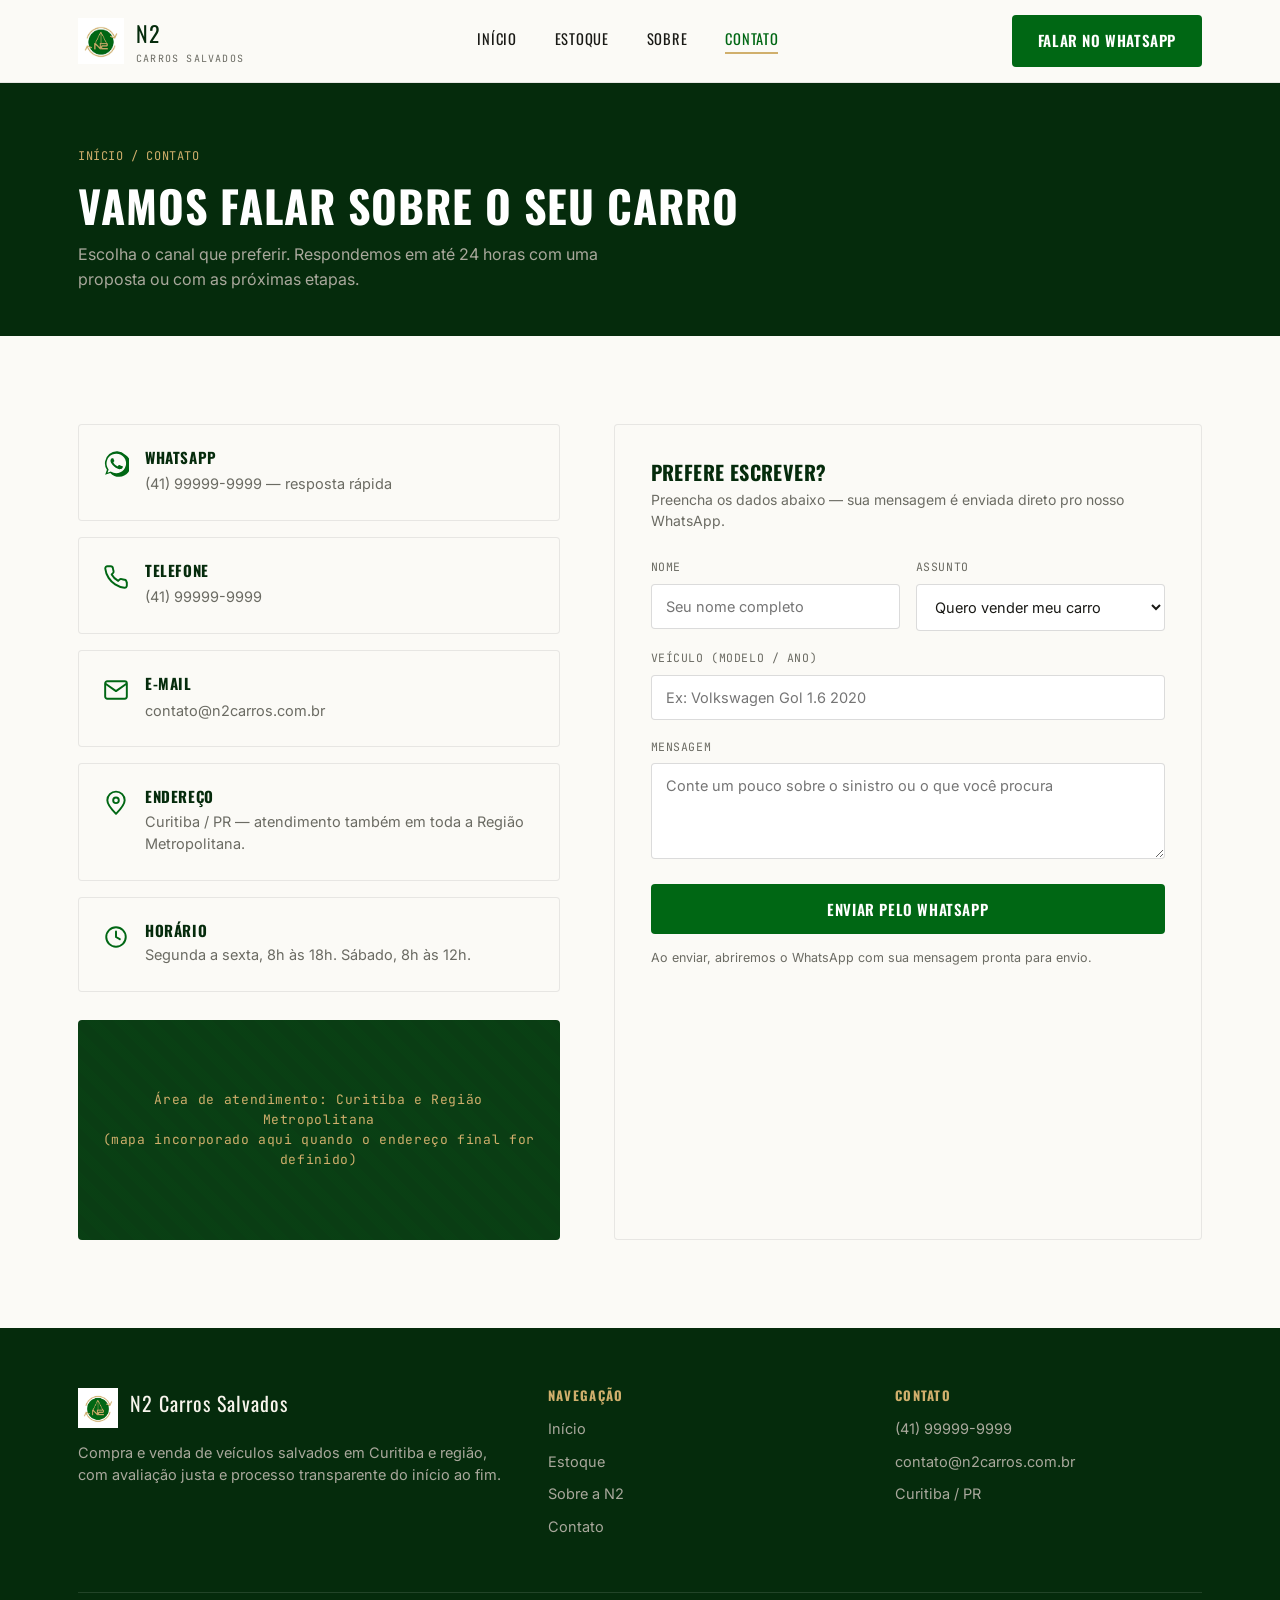
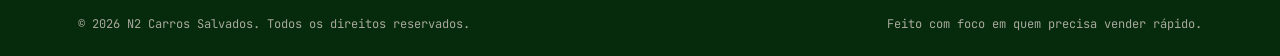
==== contato.html @ d5c34a43 "Add files via upload" ====
<!DOCTYPE html>
<html lang="pt-BR">
<head>
<meta charset="UTF-8">
<meta name="viewport" content="width=device-width, initial-scale=1.0">
<title>Contato | N2 Carros Salvados</title>
<meta name="description" content="Fale com a N2 pelo WhatsApp, telefone ou formulário para vender ou comprar um carro salvado.">
<link rel="icon" href="assets/logo.png">
<link rel="stylesheet" href="css/style.css">
</head>
<body>

<header class="site-header">
  <div class="wrap">
    <a href="index.html" class="brand">
      <img src="assets/logo.png" alt="N2 - Compra e venda de carros salvados">
      <div>
        <span class="brand-name">N2</span>
        <span class="brand-tag">Carros Salvados</span>
      </div>
    </a>
    <nav class="main-nav">
      <a href="index.html">Início</a>
      <a href="estoque.html">Estoque</a>
      <a href="sobre.html">Sobre</a>
      <a href="contato.html" class="active">Contato</a>
    </nav>
    <div class="header-actions">
      <a href="#" class="btn btn-whats" data-wa="Olá! Quero vender meu carro salvado.">
        <span>Falar no WhatsApp</span>
      </a>
      <button class="nav-toggle" aria-label="Abrir menu"><span></span><span></span><span></span></button>
    </div>
  </div>
</header>

<section class="page-header">
  <div class="wrap">
    <div class="breadcrumb">Início / Contato</div>
    <h1>Vamos falar sobre o seu carro</h1>
    <p>Escolha o canal que preferir. Respondemos em até 24 horas com uma proposta ou com as próximas etapas.</p>
  </div>
</section>

<section class="bg-paper">
  <div class="wrap contact-grid">

    <div>
      <div class="contact-cards">
        <div class="contact-card">
          <svg viewBox="0 0 24 24" fill="currentColor"><path d="M20.5 3.5A11 11 0 0 0 3.6 17.4L2 22l4.7-1.6A11 11 0 1 0 20.5 3.5Zm-8.4 17a9 9 0 0 1-4.6-1.3l-.3-.2-3 1 1-2.9-.2-.3A9 9 0 1 1 12.1 20.5Zm5-6.7c-.3-.1-1.6-.8-1.9-.9-.3-.1-.4-.1-.6.1-.2.3-.7.9-.8 1-.2.2-.3.2-.5.1a7.3 7.3 0 0 1-2.2-1.3 8.2 8.2 0 0 1-1.5-1.9c-.2-.3 0-.5.1-.6l.4-.5.3-.4c.1-.1.1-.3 0-.4-.1-.1-.6-1.5-.8-2-.2-.5-.4-.4-.6-.4h-.5c-.2 0-.5.1-.7.3-.2.3-.9.9-.9 2.2s1 2.6 1.1 2.7c.1.2 2 3 4.8 4.2.7.3 1.2.5 1.6.6.7.2 1.3.2 1.8.1.6-.1 1.6-.7 1.9-1.3.2-.6.2-1.1.2-1.2-.1-.2-.3-.2-.6-.4Z"/></svg>
          <div>
            <h4>WhatsApp</h4>
            <a href="#" data-wa="Olá! Quero falar com a N2 sobre um veículo salvado.">(41) 99999-9999 — resposta rápida</a>
          </div>
        </div>
        <div class="contact-card">
          <svg viewBox="0 0 24 24" fill="none" stroke="currentColor" stroke-width="1.8"><path d="M22 16.9v3a2 2 0 0 1-2.2 2 19.8 19.8 0 0 1-8.6-3.1 19.5 19.5 0 0 1-6-6A19.8 19.8 0 0 1 2.1 4.2 2 2 0 0 1 4.1 2h3a2 2 0 0 1 2 1.7c.1.9.3 1.8.6 2.6a2 2 0 0 1-.5 2.1L8 9.6a16 16 0 0 0 6 6l1.2-1.2a2 2 0 0 1 2.1-.5c.8.3 1.7.5 2.6.6a2 2 0 0 1 1.7 2Z" stroke-linejoin="round"/></svg>
          <div>
            <h4>Telefone</h4>
            <a href="tel:+5541999999999">(41) 99999-9999</a>
          </div>
        </div>
        <div class="contact-card">
          <svg viewBox="0 0 24 24" fill="none" stroke="currentColor" stroke-width="1.8"><rect x="2" y="4" width="20" height="16" rx="2"/><path d="M2 6 l10 7 L22 6" stroke-linejoin="round"/></svg>
          <div>
            <h4>E-mail</h4>
            <a href="mailto:contato@n2carros.com.br">contato@n2carros.com.br</a>
          </div>
        </div>
        <div class="contact-card">
          <svg viewBox="0 0 24 24" fill="none" stroke="currentColor" stroke-width="1.8"><path d="M12 22 C7 17 4 13.2 4 9.5 A8 8 0 0 1 20 9.5 C20 13.2 17 17 12 22Z" stroke-linejoin="round"/><circle cx="12" cy="9.5" r="2.6"/></svg>
          <div>
            <h4>Endereço</h4>
            <p>Curitiba / PR — atendimento também em toda a Região Metropolitana.</p>
          </div>
        </div>
        <div class="contact-card">
          <svg viewBox="0 0 24 24" fill="none" stroke="currentColor" stroke-width="1.8"><circle cx="12" cy="12" r="9"/><path d="M12 7 v5 l3.5 2" stroke-linecap="round"/></svg>
          <div>
            <h4>Horário</h4>
            <p>Segunda a sexta, 8h às 18h. Sábado, 8h às 12h.</p>
          </div>
        </div>
      </div>

      <div class="map-block">
        Área de atendimento: Curitiba e Região Metropolitana<br>(mapa incorporado aqui quando o endereço final for definido)
      </div>
    </div>

    <div class="form-panel">
      <h3>Prefere escrever?</h3>
      <p>Preencha os dados abaixo — sua mensagem é enviada direto pro nosso WhatsApp.</p>
      <form id="contact-form">
        <div class="field-row">
          <div class="field">
            <label for="f-nome">Nome</label>
            <input type="text" id="f-nome" required placeholder="Seu nome completo">
          </div>
          <div class="field">
            <label for="f-assunto">Assunto</label>
            <select id="f-assunto">
              <option>Quero vender meu carro</option>
              <option>Quero comprar um veículo do estoque</option>
              <option>Dúvida sobre documentação</option>
              <option>Outro assunto</option>
            </select>
          </div>
        </div>
        <div class="field">
          <label for="f-veiculo">Veículo (modelo / ano)</label>
          <input type="text" id="f-veiculo" placeholder="Ex: Volkswagen Gol 1.6 2020">
        </div>
        <div class="field">
          <label for="f-mensagem">Mensagem</label>
          <textarea id="f-mensagem" rows="4" required placeholder="Conte um pouco sobre o sinistro ou o que você procura"></textarea>
        </div>
        <button type="submit" class="btn btn-whats btn-block">Enviar pelo WhatsApp</button>
        <p class="form-note">Ao enviar, abriremos o WhatsApp com sua mensagem pronta para envio.</p>
      </form>
    </div>

  </div>
</section>

<footer class="site-footer">
  <div class="wrap">
    <div class="footer-grid">
      <div class="footer-col">
        <div class="footer-brand">
          <img src="assets/logo.png" alt="N2">
          <span class="footer-brand-name">N2 Carros Salvados</span>
        </div>
        <p>Compra e venda de veículos salvados em Curitiba e região, com avaliação justa e processo transparente do início ao fim.</p>
      </div>
      <div class="footer-col">
        <h4>Navegação</h4>
        <a href="index.html">Início</a>
        <a href="estoque.html">Estoque</a>
        <a href="sobre.html">Sobre a N2</a>
        <a href="contato.html">Contato</a>
      </div>
      <div class="footer-col">
        <h4>Contato</h4>
        <a href="tel:+5541999999999">(41) 99999-9999</a>
        <a href="mailto:contato@n2carros.com.br">contato@n2carros.com.br</a>
        <p>Curitiba / PR</p>
      </div>
    </div>
    <div class="footer-bottom">
      <span>© 2026 N2 Carros Salvados. Todos os direitos reservados.</span>
      <span>Feito com foco em quem precisa vender rápido.</span>
    </div>
  </div>
</footer>

<script src="js/script.js"></script>
</body>
</html>
---- css/style.css ----
@import url('https://fonts.googleapis.com/css2?family=Oswald:wght@400;500;600;700&family=Inter:wght@400;500;600;700&family=JetBrains+Mono:wght@400;500;700&display=swap');

:root{
  --green-900:#052b0c;
  --green-800:#0a3d14;
  --green-700:#006714;
  --green-600:#0c7d24;
  --gold:#d0af6c;
  --gold-light:#e8d5a8;
  --cream:#f7f4ec;
  --paper:#fbfaf6;
  --ink:#1a1a16;
  --steel:#6b6b63;
  --steel-light:#a9a89c;
  --danger:#a83232;

  --font-display:'Oswald',sans-serif;
  --font-body:'Inter',sans-serif;
  --font-mono:'JetBrains Mono',monospace;

  --radius:4px;
  --container:1180px;
}

*{box-sizing:border-box;margin:0;padding:0;}
html{scroll-behavior:smooth;}
body{
  font-family:var(--font-body);
  color:var(--ink);
  background:var(--cream);
  line-height:1.55;
  -webkit-font-smoothing:antialiased;
}
img{max-width:100%;display:block;}
a{color:inherit;text-decoration:none;}
ul{list-style:none;}
button{font-family:inherit;cursor:pointer;border:none;background:none;}

.wrap{
  width:100%;
  max-width:var(--container);
  margin:0 auto;
  padding:0 28px;
}

h1,h2,h3,h4{
  font-family:var(--font-display);
  text-transform:uppercase;
  letter-spacing:0.02em;
  color:var(--green-900);
  line-height:1.1;
}

.eyebrow{
  font-family:var(--font-mono);
  font-size:12.5px;
  letter-spacing:0.14em;
  text-transform:uppercase;
  color:var(--green-700);
  display:flex;
  align-items:center;
  gap:10px;
  margin-bottom:14px;
}
.eyebrow::before{
  content:"";
  width:22px;
  height:2px;
  background:var(--gold);
}

/* ---------- Buttons ---------- */
.btn{
  display:inline-flex;
  align-items:center;
  gap:10px;
  padding:14px 26px;
  font-family:var(--font-display);
  font-size:15px;
  letter-spacing:0.04em;
  text-transform:uppercase;
  border-radius:var(--radius);
  transition:transform .15s ease, box-shadow .15s ease, background .15s ease;
  white-space:nowrap;
}
.btn-primary{
  background:var(--gold);
  color:var(--green-900);
  font-weight:600;
}
.btn-primary:hover{background:var(--gold-light);transform:translateY(-2px);}
.btn-outline{
  border:1.5px solid var(--cream);
  color:var(--cream);
}
.btn-outline:hover{background:rgba(247,244,236,0.1);transform:translateY(-2px);}
.btn-outline-dark{
  border:1.5px solid var(--green-800);
  color:var(--green-800);
}
.btn-outline-dark:hover{background:var(--green-800);color:var(--cream);}
.btn-whats{
  background:var(--green-700);
  color:#fff;
  font-weight:600;
}
.btn-whats:hover{background:var(--green-600);transform:translateY(-2px);}
.btn-block{width:100%;justify-content:center;}

/* ---------- Header ---------- */
.site-header{
  position:sticky;
  top:0;
  z-index:100;
  background:var(--paper);
  border-bottom:1px solid rgba(0,0,0,0.08);
}
.site-header .wrap{
  display:flex;
  align-items:center;
  justify-content:space-between;
  height:82px;
}
.brand{
  display:flex;
  align-items:center;
  gap:12px;
}
.brand img{height:46px;width:46px;}
.brand-name{
  font-family:var(--font-display);
  font-size:22px;
  letter-spacing:0.06em;
  color:var(--green-900);
}
.brand-tag{
  display:block;
  font-family:var(--font-mono);
  font-size:10px;
  letter-spacing:0.12em;
  color:var(--steel);
  text-transform:uppercase;
  margin-top:1px;
}
.main-nav{
  display:flex;
  align-items:center;
  gap:38px;
}
.main-nav a{
  font-family:var(--font-display);
  font-size:14.5px;
  letter-spacing:0.05em;
  text-transform:uppercase;
  color:var(--ink);
  position:relative;
  padding-bottom:4px;
}
.main-nav a::after{
  content:"";
  position:absolute;
  left:0;bottom:0;
  width:0;
  height:2px;
  background:var(--gold);
  transition:width .2s ease;
}
.main-nav a:hover::after,
.main-nav a.active::after{width:100%;}
.main-nav a.active{color:var(--green-700);}
.header-actions{display:flex;align-items:center;gap:16px;}
.nav-toggle{display:none;}

/* ---------- Footer ---------- */
.site-footer{
  background:var(--green-900);
  color:var(--cream);
  padding:60px 0 0;
}
.footer-grid{
  display:grid;
  grid-template-columns:1.4fr 1fr 1fr;
  gap:40px;
  padding-bottom:44px;
  border-bottom:1px solid rgba(247,244,236,0.12);
}
.footer-brand{display:flex;gap:12px;align-items:flex-start;margin-bottom:14px;}
.footer-brand img{height:40px;width:40px;}
.footer-brand-name{font-family:var(--font-display);font-size:20px;letter-spacing:0.05em;}
.footer-col h4{
  color:var(--gold);
  font-size:13px;
  letter-spacing:0.1em;
  margin-bottom:16px;
}
.footer-col p, .footer-col a{
  color:var(--steel-light);
  font-size:14.5px;
  display:block;
  margin-bottom:10px;
}
.footer-col a:hover{color:var(--gold);}
.footer-bottom{
  padding:22px 0;
  display:flex;
  justify-content:space-between;
  font-family:var(--font-mono);
  font-size:12px;
  color:var(--steel-light);
}

/* ---------- Hero ---------- */
.hero{
  background:var(--green-900);
  background-image:
    radial-gradient(ellipse at 80% -10%, rgba(208,175,108,0.16), transparent 55%),
    linear-gradient(180deg, var(--green-900), var(--green-800));
  color:var(--cream);
  padding:100px 0 90px;
  position:relative;
  overflow:hidden;
}
.hero .wrap{
  display:grid;
  grid-template-columns:1.15fr 0.85fr;
  gap:50px;
  align-items:center;
  position:relative;
  z-index:2;
}
.hero h1{
  color:#fff;
  font-size:clamp(38px,5vw,58px);
  margin-bottom:20px;
}
.hero h1 span{color:var(--gold);}
.hero p.lead{
  font-size:18px;
  color:var(--steel-light);
  max-width:520px;
  margin-bottom:32px;
}
.hero-actions{display:flex;gap:16px;flex-wrap:wrap;}
.hero-stats{
  display:flex;
  gap:36px;
  margin-top:46px;
  padding-top:28px;
  border-top:1px solid rgba(247,244,236,0.15);
}
.hero-stat b{
  display:block;
  font-family:var(--font-display);
  font-size:30px;
  color:var(--gold);
}
.hero-stat span{
  font-family:var(--font-mono);
  font-size:11.5px;
  letter-spacing:0.06em;
  color:var(--steel-light);
  text-transform:uppercase;
}

/* Tag illustration in hero */
.hero-visual{position:relative;display:flex;justify-content:center;}

/* ---------- Auction Tag Card (signature component) ---------- */
.tag-card{
  background:var(--paper);
  border-radius:var(--radius);
  position:relative;
  box-shadow:0 18px 40px -18px rgba(5,43,12,0.35);
  overflow:hidden;
  transform:rotate(-0.6deg);
  transition:transform .2s ease, box-shadow .2s ease;
}
.tag-card:nth-child(even){transform:rotate(0.6deg);}
.tag-card:hover{transform:rotate(0deg) translateY(-4px);box-shadow:0 24px 50px -18px rgba(5,43,12,0.45);}
.tag-punch{
  position:absolute;
  top:14px;left:50%;
  transform:translateX(-50%);
  width:16px;height:16px;
  border-radius:50%;
  background:var(--cream);
  box-shadow:inset 0 0 0 2px rgba(0,0,0,0.08), 0 1px 3px rgba(0,0,0,0.15);
  z-index:3;
}
.tag-media{
  height:150px;
  background:linear-gradient(135deg,var(--green-800),var(--green-700));
  position:relative;
  display:flex;
  align-items:center;
  justify-content:center;
  padding-top:10px;
}
.tag-media svg{width:88px;height:88px;opacity:0.92;}
.tag-grade{
  position:absolute;
  top:14px;right:14px;
  font-family:var(--font-mono);
  font-size:11px;
  letter-spacing:0.06em;
  padding:4px 9px;
  border-radius:3px;
  text-transform:uppercase;
  font-weight:700;
}
.grade-pequeno{background:var(--gold);color:var(--green-900);}
.grade-medio{background:#e0923a;color:#2a1a05;}
.grade-grande{background:var(--danger);color:#fff;}
.grade-sucata{background:var(--steel);color:#fff;}
.tag-body{padding:20px 20px 22px;border-top:1px dashed rgba(0,0,0,0.14);}
.tag-model{
  font-family:var(--font-display);
  font-size:19px;
  color:var(--green-900);
  margin-bottom:2px;
}
.tag-year{
  font-family:var(--font-mono);
  font-size:12px;
  color:var(--steel);
  margin-bottom:14px;
}
.tag-specs{
  display:grid;
  grid-template-columns:1fr 1fr;
  gap:8px 14px;
  font-family:var(--font-mono);
  font-size:12px;
  color:var(--steel);
  margin-bottom:16px;
  padding-bottom:16px;
  border-bottom:1px solid rgba(0,0,0,0.08);
}
.tag-specs b{color:var(--ink);font-weight:600;}
.tag-price-row{
  display:flex;
  align-items:center;
  justify-content:space-between;
}
.tag-price{
  font-family:var(--font-display);
  font-size:24px;
  color:var(--green-700);
}
.tag-price span{
  display:block;
  font-family:var(--font-mono);
  font-size:10px;
  color:var(--steel);
  text-transform:uppercase;
  letter-spacing:0.06em;
}
.tag-link{
  font-family:var(--font-mono);
  font-size:11.5px;
  letter-spacing:0.05em;
  color:var(--green-700);
  border-bottom:1px solid var(--green-700);
  padding-bottom:2px;
}
.tag-link:hover{color:var(--gold);border-color:var(--gold);}

/* ---------- Generic sections ---------- */
section{padding:88px 0;}
.section-head{
  display:flex;
  justify-content:space-between;
  align-items:flex-end;
  margin-bottom:44px;
  gap:24px;
}
.section-head h2{font-size:clamp(28px,3.4vw,38px);}
.section-head p{color:var(--steel);max-width:420px;font-size:15px;}
.bg-dark{background:var(--green-900);color:var(--cream);}
.bg-dark h2, .bg-dark .eyebrow{color:var(--gold);}
.bg-dark p{color:var(--steel-light);}
.bg-paper{background:var(--paper);}

/* Steps (real sequence -> numbered) */
.steps{
  display:grid;
  grid-template-columns:repeat(4,1fr);
  gap:0;
  counter-reset:step;
}
.step{
  position:relative;
  padding:0 24px 0 0;
  border-right:1px solid rgba(247,244,236,0.14);
}
.step:last-child{border-right:none;}
.step-num{
  font-family:var(--font-display);
  font-size:44px;
  color:var(--gold);
  opacity:0.85;
  margin-bottom:14px;
}
.step h3{color:#fff;font-size:18px;margin-bottom:10px;}
.step p{font-size:14.5px;color:var(--steel-light);}

/* Grid of tag cards */
.tag-grid{
  display:grid;
  grid-template-columns:repeat(3,1fr);
  gap:30px;
}

/* Stats band */
.stats-band{
  background:var(--gold);
  padding:0;
}
.stats-band .wrap{
  display:grid;
  grid-template-columns:repeat(4,1fr);
  padding:44px 28px;
}
.stat-item{text-align:center;border-left:1px solid rgba(5,43,12,0.18);}
.stat-item:first-child{border-left:none;}
.stat-item b{
  display:block;
  font-family:var(--font-display);
  font-size:36px;
  color:var(--green-900);
}
.stat-item span{
  font-family:var(--font-mono);
  font-size:11px;
  letter-spacing:0.06em;
  text-transform:uppercase;
  color:var(--green-800);
}

/* Values / cards */
.value-grid{
  display:grid;
  grid-template-columns:repeat(3,1fr);
  gap:28px;
}
.value-card{
  background:var(--paper);
  border:1px solid rgba(0,0,0,0.07);
  border-top:3px solid var(--gold);
  padding:30px 26px;
  border-radius:var(--radius);
}
.value-card svg{width:34px;height:34px;color:var(--green-700);margin-bottom:16px;}
.value-card h3{font-size:17px;margin-bottom:10px;color:var(--green-900);}
.value-card p{font-size:14.5px;color:var(--steel);}

/* CTA band */
.cta-band{
  background:linear-gradient(120deg,var(--green-800),var(--green-900));
  color:#fff;
  padding:70px 0;
}
.cta-band .wrap{
  display:flex;
  align-items:center;
  justify-content:space-between;
  gap:30px;
}
.cta-band h2{color:#fff;font-size:clamp(24px,3vw,32px);max-width:520px;}
.cta-band p{color:var(--steel-light);margin-top:10px;}

/* ---------- Filters (Estoque page) ---------- */
.filters{
  display:flex;
  gap:10px;
  flex-wrap:wrap;
  margin-bottom:40px;
}
.filter-btn{
  padding:10px 18px;
  border:1.5px solid var(--steel-light);
  border-radius:30px;
  font-family:var(--font-mono);
  font-size:12.5px;
  letter-spacing:0.04em;
  text-transform:uppercase;
  color:var(--steel);
  transition:all .15s ease;
}
.filter-btn:hover{border-color:var(--green-700);color:var(--green-700);}
.filter-btn.active{
  background:var(--green-700);
  border-color:var(--green-700);
  color:#fff;
}

/* ---------- Page header (interior pages) ---------- */
.page-header{
  background:var(--green-900);
  color:#fff;
  padding:64px 0 44px;
}
.page-header h1{color:#fff;font-size:clamp(30px,4vw,44px);}
.page-header p{color:var(--steel-light);max-width:560px;margin-top:12px;}
.breadcrumb{
  font-family:var(--font-mono);
  font-size:12px;
  letter-spacing:0.05em;
  color:var(--gold);
  text-transform:uppercase;
  margin-bottom:16px;
}

/* ---------- About page specifics ---------- */
.about-grid{
  display:grid;
  grid-template-columns:1fr 1fr;
  gap:60px;
  align-items:center;
}
.about-media{
  background:var(--green-800);
  border-radius:var(--radius);
  padding:40px;
  position:relative;
}
.about-media svg{width:100%;height:auto;}
.timeline{margin-top:20px;}
.timeline-item{
  display:grid;
  grid-template-columns:90px 1fr;
  gap:20px;
  padding:22px 0;
  border-bottom:1px solid rgba(0,0,0,0.08);
}
.timeline-item b{font-family:var(--font-mono);color:var(--green-700);}
.timeline-item h4{font-size:16px;margin-bottom:6px;}
.timeline-item p{font-size:14px;color:var(--steel);}

/* ---------- Contact page ---------- */
.contact-grid{
  display:grid;
  grid-template-columns:0.9fr 1.1fr;
  gap:54px;
}
.contact-cards{display:flex;flex-direction:column;gap:16px;}
.contact-card{
  background:var(--paper);
  border:1px solid rgba(0,0,0,0.08);
  border-radius:var(--radius);
  padding:24px;
  display:flex;
  gap:16px;
  align-items:flex-start;
}
.contact-card svg{width:26px;height:26px;color:var(--green-700);flex-shrink:0;margin-top:2px;}
.contact-card h4{font-size:15px;color:var(--green-900);margin-bottom:6px;text-transform:uppercase;letter-spacing:0.04em;font-family:var(--font-display);}
.contact-card p, .contact-card a{font-size:14.5px;color:var(--steel);}
.contact-card a:hover{color:var(--green-700);}

.form-panel{
  background:var(--paper);
  border:1px solid rgba(0,0,0,0.08);
  border-radius:var(--radius);
  padding:36px;
}
.form-panel h3{font-size:20px;margin-bottom:6px;}
.form-panel > p{color:var(--steel);font-size:14px;margin-bottom:26px;}
.field{margin-bottom:18px;}
.field label{
  display:block;
  font-family:var(--font-mono);
  font-size:11.5px;
  letter-spacing:0.05em;
  text-transform:uppercase;
  color:var(--steel);
  margin-bottom:8px;
}
.field input, .field select, .field textarea{
  width:100%;
  padding:13px 14px;
  border:1.5px solid rgba(0,0,0,0.14);
  border-radius:var(--radius);
  font-family:var(--font-body);
  font-size:14.5px;
  background:#fff;
  color:var(--ink);
}
.field input:focus, .field select:focus, .field textarea:focus{
  outline:2px solid var(--green-700);
  outline-offset:1px;
  border-color:var(--green-700);
}
.field-row{display:grid;grid-template-columns:1fr 1fr;gap:16px;}
.form-note{font-size:12.5px;color:var(--steel);margin-top:14px;}

.map-block{
  margin-top:28px;
  height:220px;
  border-radius:var(--radius);
  background:
    repeating-linear-gradient(45deg, rgba(0,103,20,0.06) 0 10px, transparent 10px 20px),
    var(--green-800);
  display:flex;
  align-items:center;
  justify-content:center;
  color:var(--gold);
  font-family:var(--font-mono);
  font-size:13px;
  letter-spacing:0.05em;
  text-align:center;
  padding:20px;
}

/* ---------- Sold/badge ribbon on tag ---------- */
.ribbon{
  position:absolute;
  top:16px;left:-32px;
  background:var(--danger);
  color:#fff;
  font-family:var(--font-mono);
  font-size:10.5px;
  letter-spacing:0.08em;
  padding:4px 40px;
  transform:rotate(-38deg);
  z-index:4;
}

/* ---------- Focus visibility ---------- */
a:focus-visible, button:focus-visible, input:focus-visible, textarea:focus-visible, select:focus-visible{
  outline:2px solid var(--green-700);
  outline-offset:2px;
}

/* ---------- Responsive ---------- */
@media (max-width:980px){
  .hero .wrap{grid-template-columns:1fr;}
  .hero-visual{order:-1;}
  .footer-grid{grid-template-columns:1fr;gap:32px;}
  .tag-grid{grid-template-columns:repeat(2,1fr);}
  .steps{grid-template-columns:repeat(2,1fr);row-gap:36px;}
  .step{border-right:none;}
  .value-grid{grid-template-columns:1fr 1fr;}
  .about-grid{grid-template-columns:1fr;}
  .contact-grid{grid-template-columns:1fr;}
  .stats-band .wrap{grid-template-columns:repeat(2,1fr);row-gap:24px;}
  .stat-item{border-left:none;}
}
@media (max-width:720px){
  .main-nav{
    position:fixed;
    top:82px;left:0;right:0;
    background:var(--paper);
    flex-direction:column;
    align-items:flex-start;
    gap:0;
    padding:10px 28px 20px;
    border-bottom:1px solid rgba(0,0,0,0.08);
    transform:translateY(-140%);
    opacity:0;
    transition:transform .2s ease, opacity .2s ease;
  }
  .main-nav.open{transform:translateY(0);opacity:1;}
  .main-nav a{padding:12px 0;width:100%;border-bottom:1px solid rgba(0,0,0,0.06);}
  .header-actions .btn-whats span{display:none;}
  .nav-toggle{
    display:flex;
    flex-direction:column;
    gap:5px;
    width:26px;
  }
  .nav-toggle span{height:2px;background:var(--green-900);display:block;}
  .tag-grid{grid-template-columns:1fr;}
  .value-grid{grid-template-columns:1fr;}
  .field-row{grid-template-columns:1fr;}
  .cta-band .wrap{flex-direction:column;align-items:flex-start;}
  .section-head{flex-direction:column;align-items:flex-start;}
}
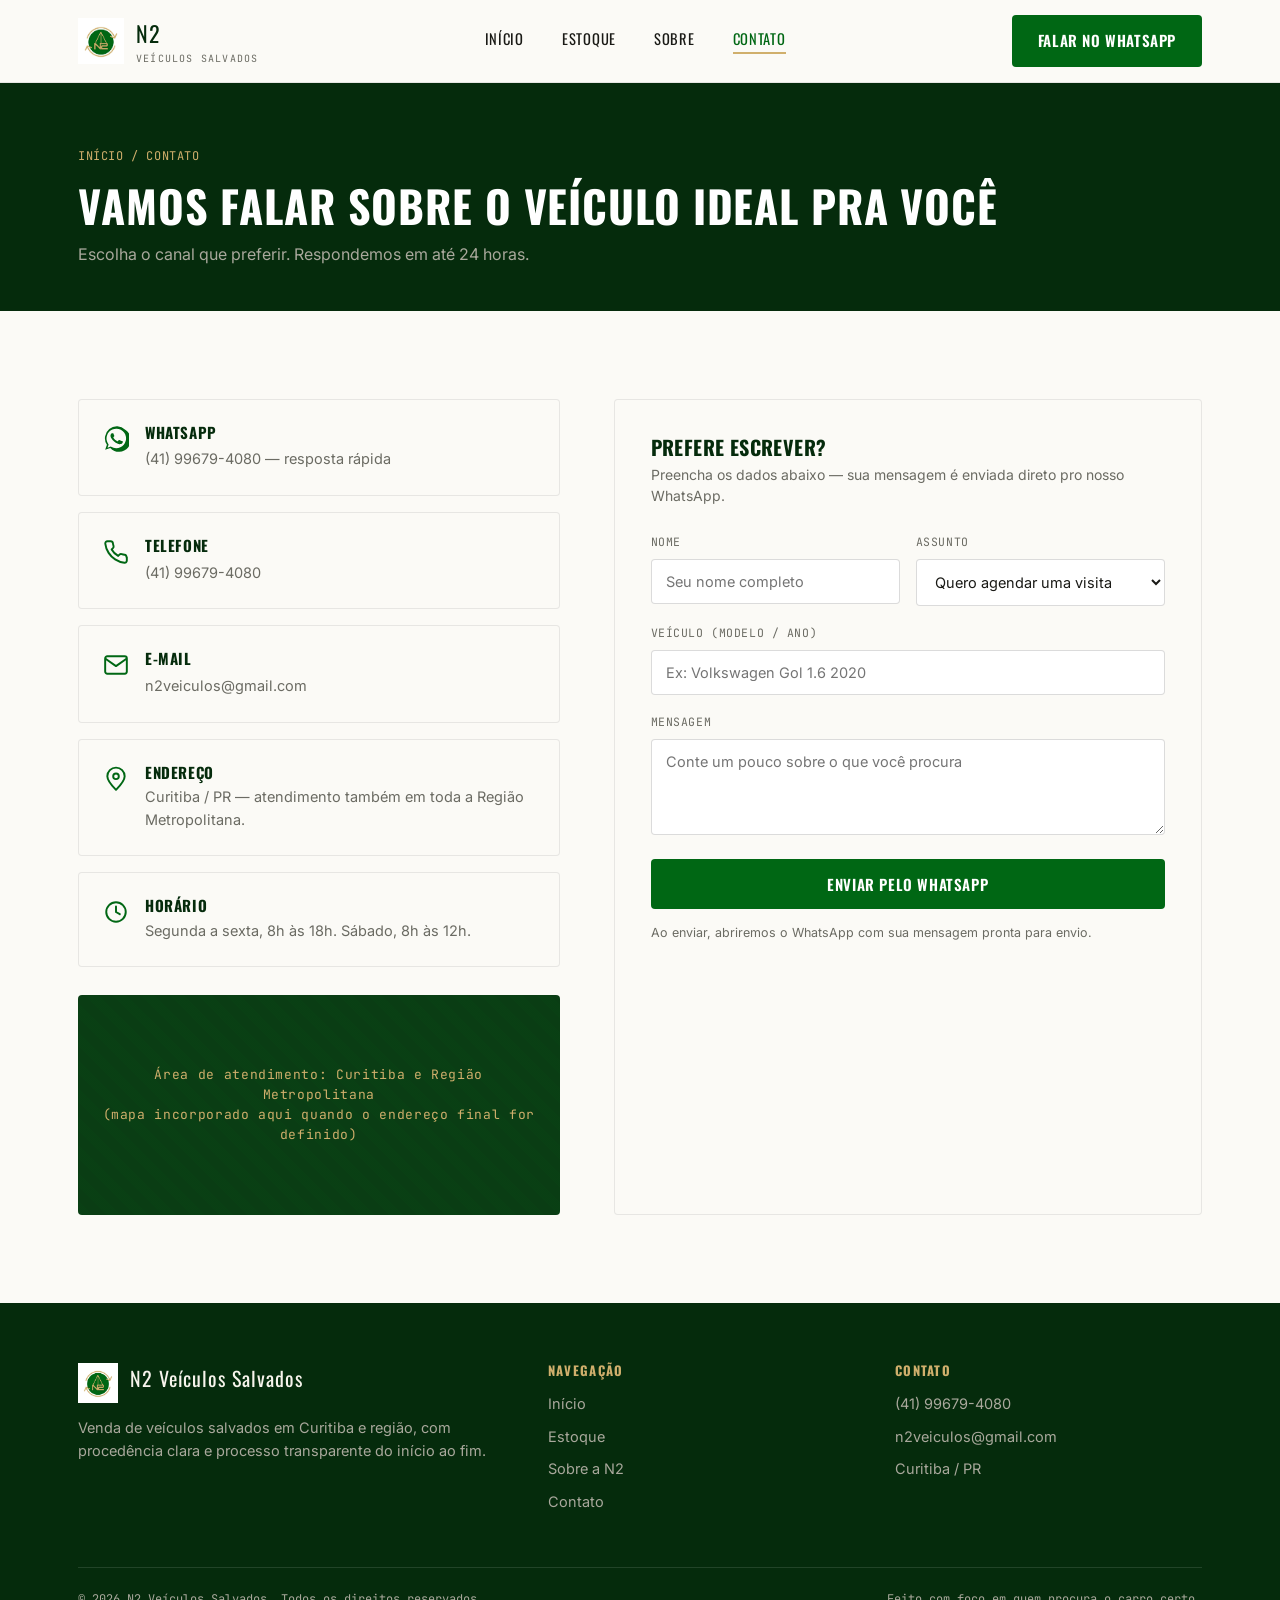
==== commit 51282f40: "Atualiza textos do site: contato real e modelo só-venda - Telefone/WhatsApp real ((41) 99679-4080) e" ====
--- a/contato.html
+++ b/contato.html
@@ -3,8 +3,8 @@
 <head>
 <meta charset="UTF-8">
 <meta name="viewport" content="width=device-width, initial-scale=1.0">
-<title>Contato | N2 Carros Salvados</title>
-<meta name="description" content="Fale com a N2 pelo WhatsApp, telefone ou formulário para vender ou comprar um carro salvado.">
+<title>Contato | N2 Veículos Salvados</title>
+<meta name="description" content="Fale com a N2 pelo WhatsApp, telefone ou formulário para saber mais sobre os veículos salvados disponíveis.">
 <link rel="icon" href="assets/logo.png">
 <link rel="stylesheet" href="css/style.css">
 </head>
@@ -13,10 +13,10 @@
 <header class="site-header">
   <div class="wrap">
     <a href="index.html" class="brand">
-      <img src="assets/logo.png" alt="N2 - Compra e venda de carros salvados">
+      <img src="assets/logo.png" alt="N2 - Venda de veículos salvados">
       <div>
         <span class="brand-name">N2</span>
-        <span class="brand-tag">Carros Salvados</span>
+        <span class="brand-tag">Veículos Salvados</span>
       </div>
     </a>
     <nav class="main-nav">
@@ -26,7 +26,7 @@
       <a href="contato.html" class="active">Contato</a>
     </nav>
     <div class="header-actions">
-      <a href="#" class="btn btn-whats" data-wa="Olá! Quero vender meu carro salvado.">
+      <a href="#" class="btn btn-whats" data-wa="Olá! Quero saber mais sobre os veículos da N2.">
         <span>Falar no WhatsApp</span>
       </a>
       <button class="nav-toggle" aria-label="Abrir menu"><span></span><span></span><span></span></button>
@@ -37,8 +37,8 @@
 <section class="page-header">
   <div class="wrap">
     <div class="breadcrumb">Início / Contato</div>
-    <h1>Vamos falar sobre o seu carro</h1>
-    <p>Escolha o canal que preferir. Respondemos em até 24 horas com uma proposta ou com as próximas etapas.</p>
+    <h1>Vamos falar sobre o veículo ideal pra você</h1>
+    <p>Escolha o canal que preferir. Respondemos em até 24 horas.</p>
   </div>
 </section>
 
@@ -51,21 +51,21 @@
           <svg viewBox="0 0 24 24" fill="currentColor"><path d="M20.5 3.5A11 11 0 0 0 3.6 17.4L2 22l4.7-1.6A11 11 0 1 0 20.5 3.5Zm-8.4 17a9 9 0 0 1-4.6-1.3l-.3-.2-3 1 1-2.9-.2-.3A9 9 0 1 1 12.1 20.5Zm5-6.7c-.3-.1-1.6-.8-1.9-.9-.3-.1-.4-.1-.6.1-.2.3-.7.9-.8 1-.2.2-.3.2-.5.1a7.3 7.3 0 0 1-2.2-1.3 8.2 8.2 0 0 1-1.5-1.9c-.2-.3 0-.5.1-.6l.4-.5.3-.4c.1-.1.1-.3 0-.4-.1-.1-.6-1.5-.8-2-.2-.5-.4-.4-.6-.4h-.5c-.2 0-.5.1-.7.3-.2.3-.9.9-.9 2.2s1 2.6 1.1 2.7c.1.2 2 3 4.8 4.2.7.3 1.2.5 1.6.6.7.2 1.3.2 1.8.1.6-.1 1.6-.7 1.9-1.3.2-.6.2-1.1.2-1.2-.1-.2-.3-.2-.6-.4Z"/></svg>
           <div>
             <h4>WhatsApp</h4>
-            <a href="#" data-wa="Olá! Quero falar com a N2 sobre um veículo salvado.">(41) 99999-9999 — resposta rápida</a>
+            <a href="#" data-wa="Olá! Quero falar com a N2 sobre um veículo salvado.">(41) 99679-4080 — resposta rápida</a>
           </div>
         </div>
         <div class="contact-card">
           <svg viewBox="0 0 24 24" fill="none" stroke="currentColor" stroke-width="1.8"><path d="M22 16.9v3a2 2 0 0 1-2.2 2 19.8 19.8 0 0 1-8.6-3.1 19.5 19.5 0 0 1-6-6A19.8 19.8 0 0 1 2.1 4.2 2 2 0 0 1 4.1 2h3a2 2 0 0 1 2 1.7c.1.9.3 1.8.6 2.6a2 2 0 0 1-.5 2.1L8 9.6a16 16 0 0 0 6 6l1.2-1.2a2 2 0 0 1 2.1-.5c.8.3 1.7.5 2.6.6a2 2 0 0 1 1.7 2Z" stroke-linejoin="round"/></svg>
           <div>
             <h4>Telefone</h4>
-            <a href="tel:+5541999999999">(41) 99999-9999</a>
+            <a href="tel:+5541996794080">(41) 99679-4080</a>
           </div>
         </div>
         <div class="contact-card">
           <svg viewBox="0 0 24 24" fill="none" stroke="currentColor" stroke-width="1.8"><rect x="2" y="4" width="20" height="16" rx="2"/><path d="M2 6 l10 7 L22 6" stroke-linejoin="round"/></svg>
           <div>
             <h4>E-mail</h4>
-            <a href="mailto:contato@n2carros.com.br">contato@n2carros.com.br</a>
+            <a href="mailto:n2veiculos@gmail.com">n2veiculos@gmail.com</a>
           </div>
         </div>
         <div class="contact-card">
@@ -101,7 +101,7 @@
           <div class="field">
             <label for="f-assunto">Assunto</label>
             <select id="f-assunto">
-              <option>Quero vender meu carro</option>
+              <option>Quero agendar uma visita</option>
               <option>Quero comprar um veículo do estoque</option>
               <option>Dúvida sobre documentação</option>
               <option>Outro assunto</option>
@@ -114,7 +114,7 @@
         </div>
         <div class="field">
           <label for="f-mensagem">Mensagem</label>
-          <textarea id="f-mensagem" rows="4" required placeholder="Conte um pouco sobre o sinistro ou o que você procura"></textarea>
+          <textarea id="f-mensagem" rows="4" required placeholder="Conte um pouco sobre o que você procura"></textarea>
         </div>
         <button type="submit" class="btn btn-whats btn-block">Enviar pelo WhatsApp</button>
         <p class="form-note">Ao enviar, abriremos o WhatsApp com sua mensagem pronta para envio.</p>
@@ -130,9 +130,9 @@
       <div class="footer-col">
         <div class="footer-brand">
           <img src="assets/logo.png" alt="N2">
-          <span class="footer-brand-name">N2 Carros Salvados</span>
+          <span class="footer-brand-name">N2 Veículos Salvados</span>
         </div>
-        <p>Compra e venda de veículos salvados em Curitiba e região, com avaliação justa e processo transparente do início ao fim.</p>
+        <p>Venda de veículos salvados em Curitiba e região, com procedência clara e processo transparente do início ao fim.</p>
       </div>
       <div class="footer-col">
         <h4>Navegação</h4>
@@ -143,14 +143,14 @@
       </div>
       <div class="footer-col">
         <h4>Contato</h4>
-        <a href="tel:+5541999999999">(41) 99999-9999</a>
-        <a href="mailto:contato@n2carros.com.br">contato@n2carros.com.br</a>
+        <a href="tel:+5541996794080">(41) 99679-4080</a>
+        <a href="mailto:n2veiculos@gmail.com">n2veiculos@gmail.com</a>
         <p>Curitiba / PR</p>
       </div>
     </div>
     <div class="footer-bottom">
-      <span>© 2026 N2 Carros Salvados. Todos os direitos reservados.</span>
-      <span>Feito com foco em quem precisa vender rápido.</span>
+      <span>© 2026 N2 Veículos Salvados. Todos os direitos reservados.</span>
+      <span>Feito com foco em quem procura o carro certo.</span>
     </div>
   </div>
 </footer>
--- a/css/style.css
+++ b/css/style.css
@@ -221,10 +221,6 @@
   overflow:hidden;
 }
 .hero .wrap{
-  display:grid;
-  grid-template-columns:1.15fr 0.85fr;
-  gap:50px;
-  align-items:center;
   position:relative;
   z-index:2;
 }
@@ -232,12 +228,13 @@
   color:#fff;
   font-size:clamp(38px,5vw,58px);
   margin-bottom:20px;
+  max-width:780px;
 }
 .hero h1 span{color:var(--gold);}
 .hero p.lead{
   font-size:18px;
   color:var(--steel-light);
-  max-width:520px;
+  max-width:620px;
   margin-bottom:32px;
 }
 .hero-actions{display:flex;gap:16px;flex-wrap:wrap;}
@@ -261,9 +258,6 @@
   color:var(--steel-light);
   text-transform:uppercase;
 }
-
-/* Tag illustration in hero */
-.hero-visual{position:relative;display:flex;justify-content:center;}
 
 /* ---------- Auction Tag Card (signature component) ---------- */
 .tag-card{
@@ -297,9 +291,11 @@
   padding-top:10px;
 }
 .tag-media svg{width:88px;height:88px;opacity:0.92;}
+.tag-media img{width:100%;height:100%;object-fit:cover;}
 .tag-grade{
   position:absolute;
   top:14px;right:14px;
+  z-index:2;
   font-family:var(--font-mono);
   font-size:11px;
   letter-spacing:0.06em;
@@ -418,7 +414,8 @@
 }
 .stats-band .wrap{
   display:grid;
-  grid-template-columns:repeat(4,1fr);
+  grid-template-columns:repeat(2,1fr);
+  max-width:520px;
   padding:44px 28px;
 }
 .stat-item{text-align:center;border-left:1px solid rgba(5,43,12,0.18);}
@@ -575,7 +572,7 @@
   text-transform:uppercase;
   color:var(--steel);
   margin-bottom:8px;
-}
+}  
 .field input, .field select, .field textarea{
   width:100%;
   padding:13px 14px;
@@ -634,8 +631,6 @@
 
 /* ---------- Responsive ---------- */
 @media (max-width:980px){
-  .hero .wrap{grid-template-columns:1fr;}
-  .hero-visual{order:-1;}
   .footer-grid{grid-template-columns:1fr;gap:32px;}
   .tag-grid{grid-template-columns:repeat(2,1fr);}
   .steps{grid-template-columns:repeat(2,1fr);row-gap:36px;}
@@ -659,6 +654,8 @@
     transform:translateY(-140%);
     opacity:0;
     transition:transform .2s ease, opacity .2s ease;
+    z-index:150;
+    box-shadow:0 12px 24px rgba(0,0,0,0.15);
   }
   .main-nav.open{transform:translateY(0);opacity:1;}
   .main-nav a{padding:12px 0;width:100%;border-bottom:1px solid rgba(0,0,0,0.06);}
@@ -675,4 +672,6 @@
   .field-row{grid-template-columns:1fr;}
   .cta-band .wrap{flex-direction:column;align-items:flex-start;}
   .section-head{flex-direction:column;align-items:flex-start;}
-}
+  .tag-card, .tag-card:nth-child(even){transform:none;}
+  .tag-card:hover{transform:none;}
+}
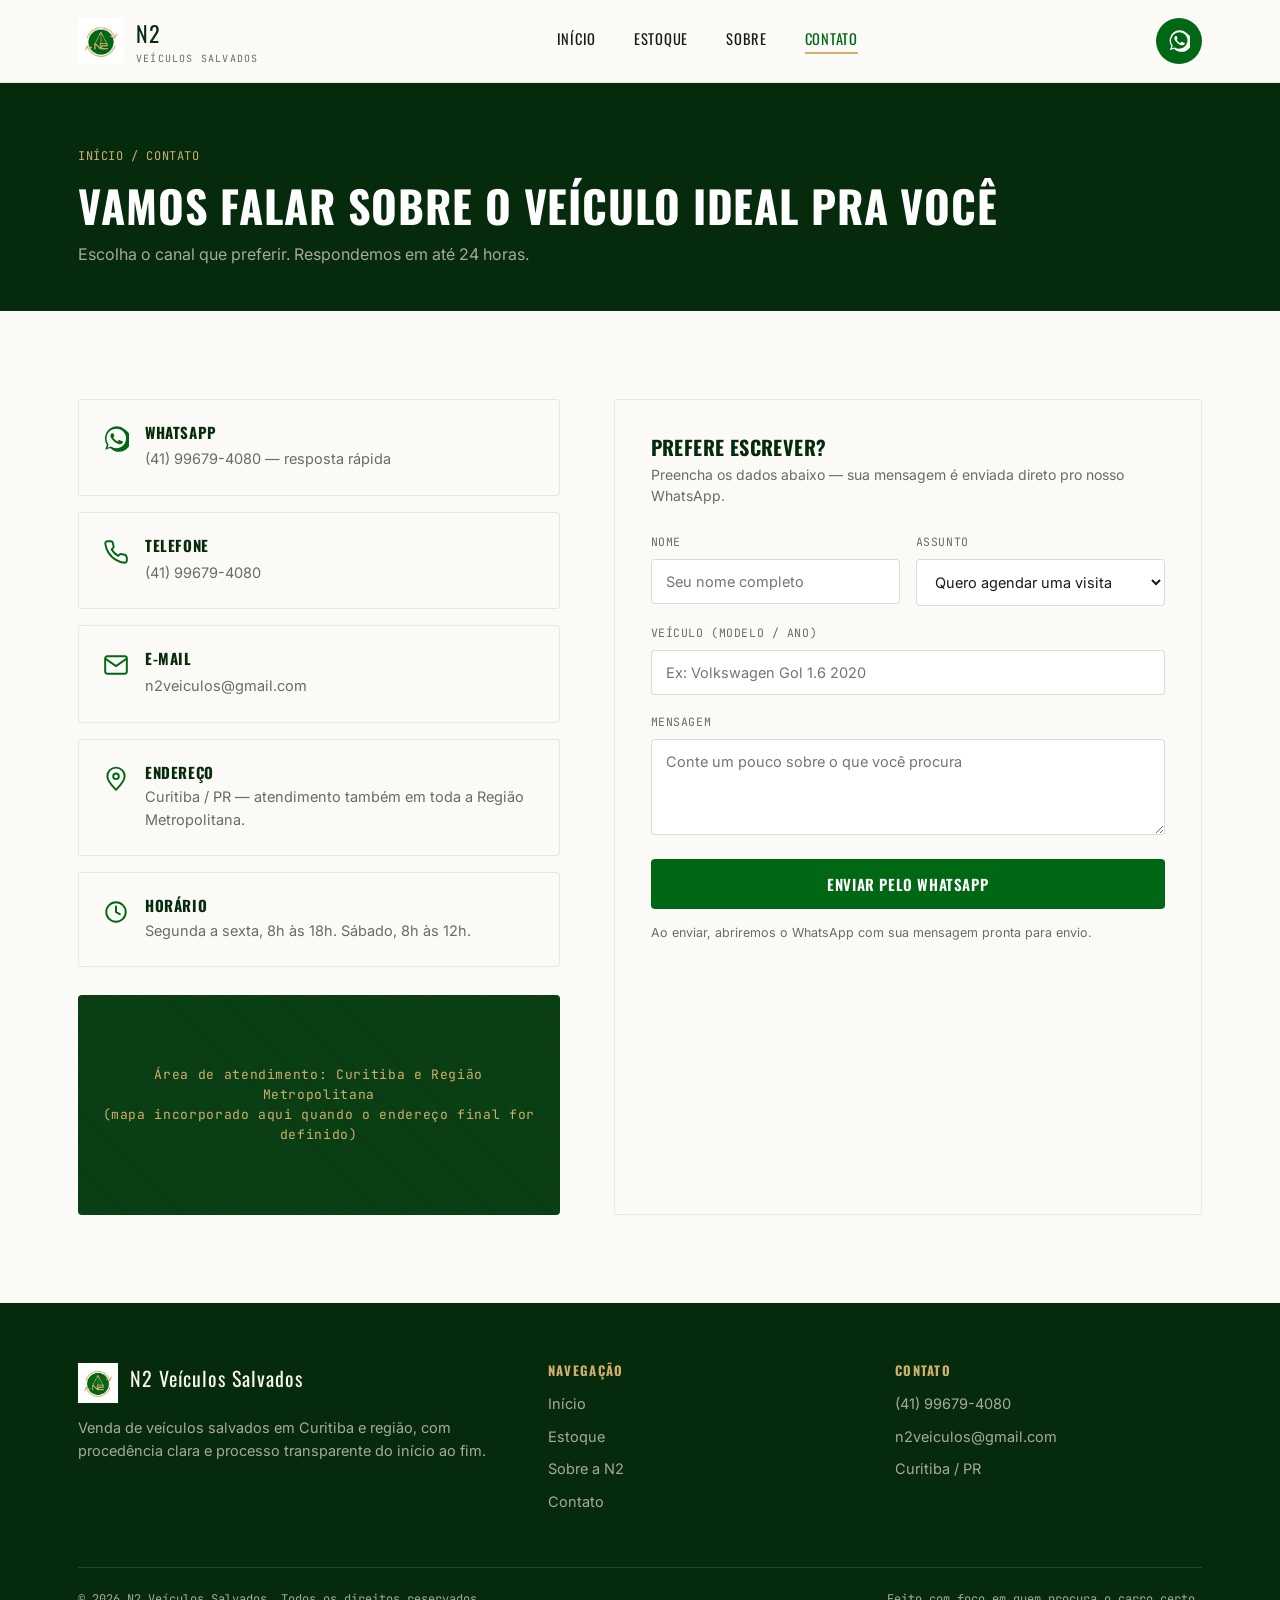
==== commit 51f7391d: "Botão de WhatsApp do header vira ícone, sem texto No mobile o texto já ficava escondido via CSS, dei" ====
--- a/contato.html
+++ b/contato.html
@@ -26,8 +26,8 @@
       <a href="contato.html" class="active">Contato</a>
     </nav>
     <div class="header-actions">
-      <a href="#" class="btn btn-whats" data-wa="Olá! Quero saber mais sobre os veículos da N2.">
-        <span>Falar no WhatsApp</span>
+      <a href="#" class="btn btn-whats" data-wa="Olá! Quero saber mais sobre os veículos da N2." aria-label="Falar no WhatsApp">
+        <svg viewBox="0 0 24 24" fill="currentColor" aria-hidden="true"><path d="M20.5 3.5A11 11 0 0 0 3.6 17.4L2 22l4.7-1.6A11 11 0 1 0 20.5 3.5Zm-8.4 17a9 9 0 0 1-4.6-1.3l-.3-.2-3 1 1-2.9-.2-.3A9 9 0 1 1 12.1 20.5Zm5-6.7c-.3-.1-1.6-.8-1.9-.9-.3-.1-.4-.1-.6.1-.2.3-.7.9-.8 1-.2.2-.3.2-.5.1a7.3 7.3 0 0 1-2.2-1.3 8.2 8.2 0 0 1-1.5-1.9c-.2-.3 0-.5.1-.6l.4-.5.3-.4c.1-.1.1-.3 0-.4-.1-.1-.6-1.5-.8-2-.2-.5-.4-.4-.6-.4h-.5c-.2 0-.5.1-.7.3-.2.3-.9.9-.9 2.2s1 2.6 1.1 2.7c.1.2 2 3 4.8 4.2.7.3 1.2.5 1.6.6.7.2 1.3.2 1.8.1.6-.1 1.6-.7 1.9-1.3.2-.6.2-1.1.2-1.2-.1-.2-.3-.2-.6-.4Z"/></svg>
       </a>
       <button class="nav-toggle" aria-label="Abrir menu"><span></span><span></span><span></span></button>
     </div>
--- a/css/style.css
+++ b/css/style.css
@@ -105,6 +105,11 @@
   font-weight:600;
 }
 .btn-whats:hover{background:var(--green-600);transform:translateY(-2px);}
+.header-actions .btn-whats{
+  padding:12px;
+  border-radius:50%;
+}
+.header-actions .btn-whats svg{width:22px;height:22px;display:block;}
 .btn-block{width:100%;justify-content:center;}
 
 /* ---------- Header ---------- */
@@ -308,6 +313,7 @@
 .grade-medio{background:#e0923a;color:#2a1a05;}
 .grade-grande{background:var(--danger);color:#fff;}
 .grade-sucata{background:var(--steel);color:#fff;}
+.grade-implemento{background:var(--green-700);color:#fff;}
 .tag-body{padding:20px 20px 22px;border-top:1px dashed rgba(0,0,0,0.14);}
 .tag-model{
   font-family:var(--font-display);
@@ -659,7 +665,6 @@
   }
   .main-nav.open{transform:translateY(0);opacity:1;}
   .main-nav a{padding:12px 0;width:100%;border-bottom:1px solid rgba(0,0,0,0.06);}
-  .header-actions .btn-whats span{display:none;}
   .nav-toggle{
     display:flex;
     flex-direction:column;
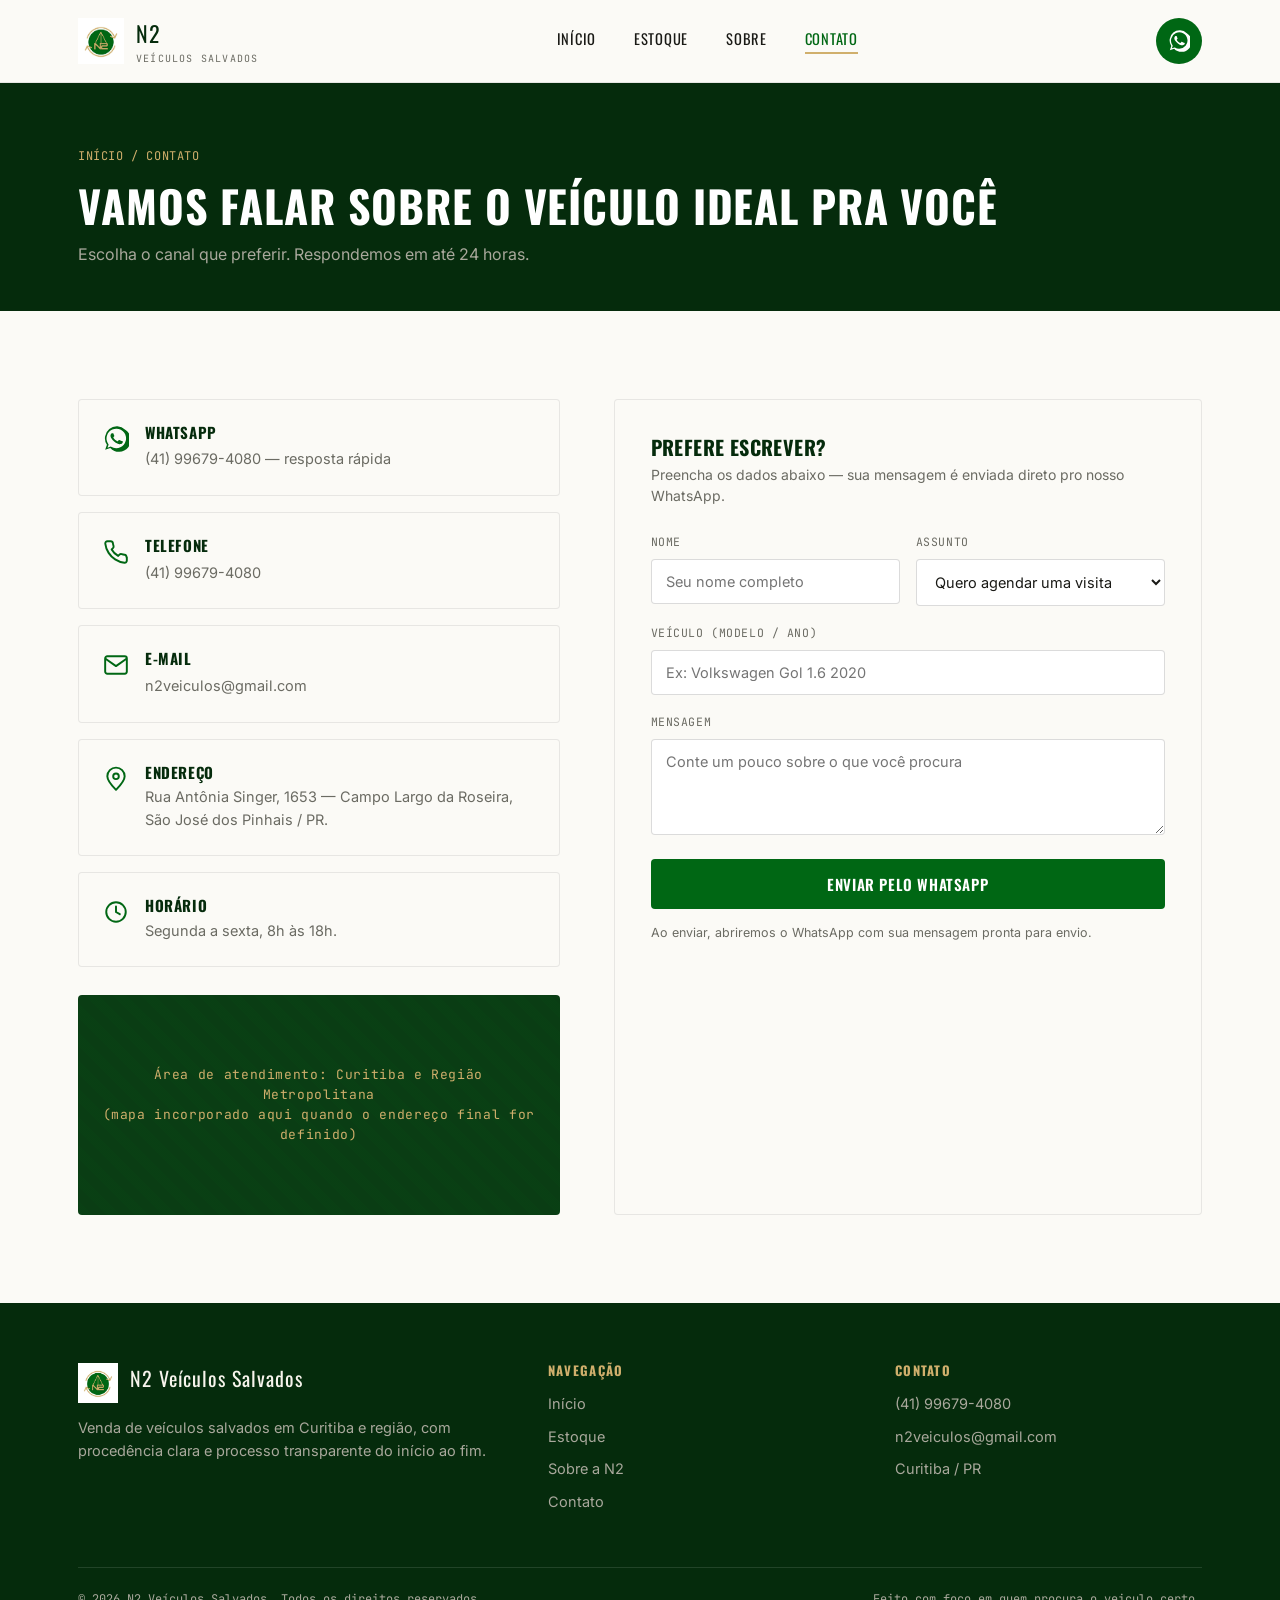
==== commit 8368177b: "Atualiza textos da home, estoque, sobre e contato Remove selo de documentação regularizada, ajusta o" ====
--- a/contato.html
+++ b/contato.html
@@ -6,7 +6,7 @@
 <title>Contato | N2 Veículos Salvados</title>
 <meta name="description" content="Fale com a N2 pelo WhatsApp, telefone ou formulário para saber mais sobre os veículos salvados disponíveis.">
 <link rel="icon" href="assets/logo.png">
-<link rel="stylesheet" href="css/style.css">
+<link rel="stylesheet" href="css/style.css?v=2">
 </head>
 <body>
 
@@ -72,14 +72,14 @@
           <svg viewBox="0 0 24 24" fill="none" stroke="currentColor" stroke-width="1.8"><path d="M12 22 C7 17 4 13.2 4 9.5 A8 8 0 0 1 20 9.5 C20 13.2 17 17 12 22Z" stroke-linejoin="round"/><circle cx="12" cy="9.5" r="2.6"/></svg>
           <div>
             <h4>Endereço</h4>
-            <p>Curitiba / PR — atendimento também em toda a Região Metropolitana.</p>
+            <p>Rua Antônia Singer, 1653 — Campo Largo da Roseira, São José dos Pinhais / PR.</p>
           </div>
         </div>
         <div class="contact-card">
           <svg viewBox="0 0 24 24" fill="none" stroke="currentColor" stroke-width="1.8"><circle cx="12" cy="12" r="9"/><path d="M12 7 v5 l3.5 2" stroke-linecap="round"/></svg>
           <div>
             <h4>Horário</h4>
-            <p>Segunda a sexta, 8h às 18h. Sábado, 8h às 12h.</p>
+            <p>Segunda a sexta, 8h às 18h.</p>
           </div>
         </div>
       </div>
@@ -150,11 +150,11 @@
     </div>
     <div class="footer-bottom">
       <span>© 2026 N2 Veículos Salvados. Todos os direitos reservados.</span>
-      <span>Feito com foco em quem procura o carro certo.</span>
+      <span>Feito com foco em quem procura o veiculo certo.</span>
     </div>
   </div>
 </footer>
 
-<script src="js/script.js"></script>
+<script src="js/script.js?v=2"></script>
 </body>
 </html>
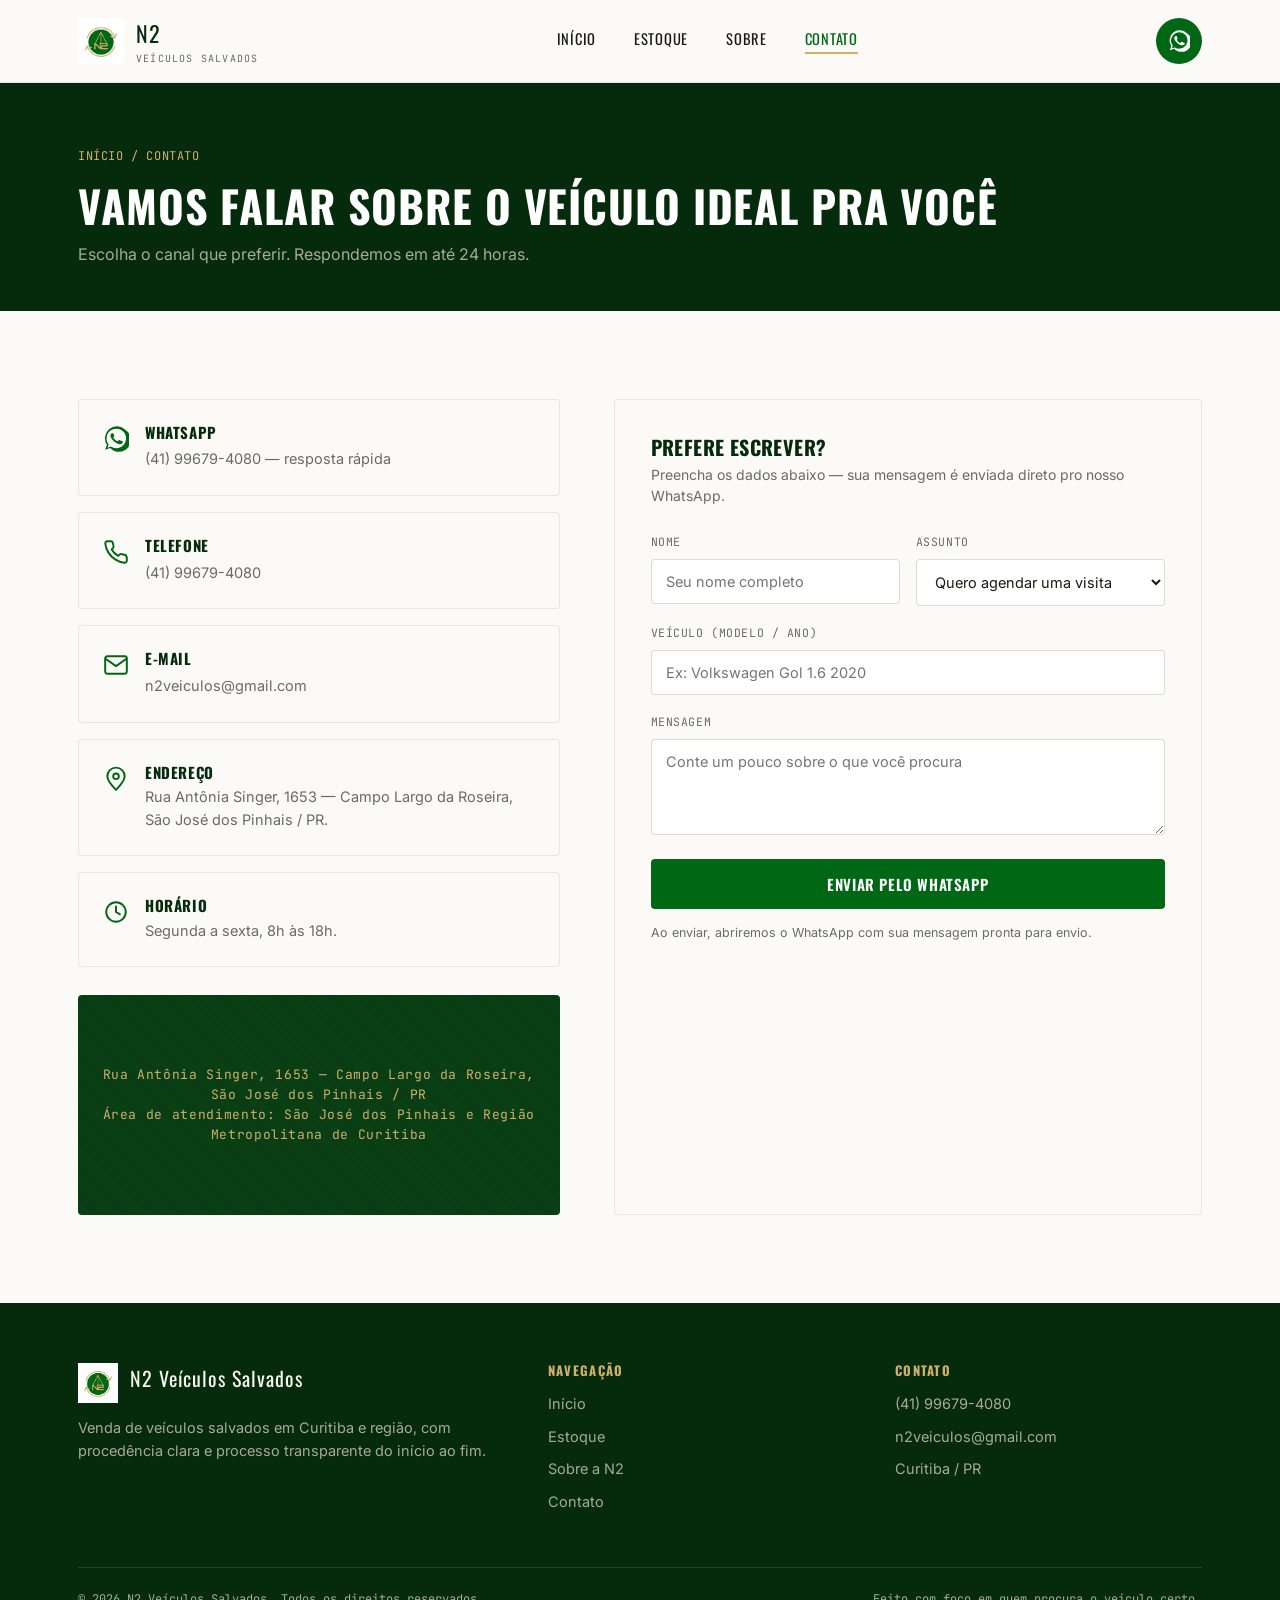
==== commit a5970302: "Ajusta headline da home, texto do estoque e corrige mapa de contato Atualiza o H1 da home e a introd" ====
--- a/contato.html
+++ b/contato.html
@@ -85,7 +85,7 @@
       </div>
 
       <div class="map-block">
-        Área de atendimento: Curitiba e Região Metropolitana<br>(mapa incorporado aqui quando o endereço final for definido)
+        Rua Antônia Singer, 1653 — Campo Largo da Roseira, São José dos Pinhais / PR<br>Área de atendimento: São José dos Pinhais e Região Metropolitana de Curitiba
       </div>
     </div>
 
